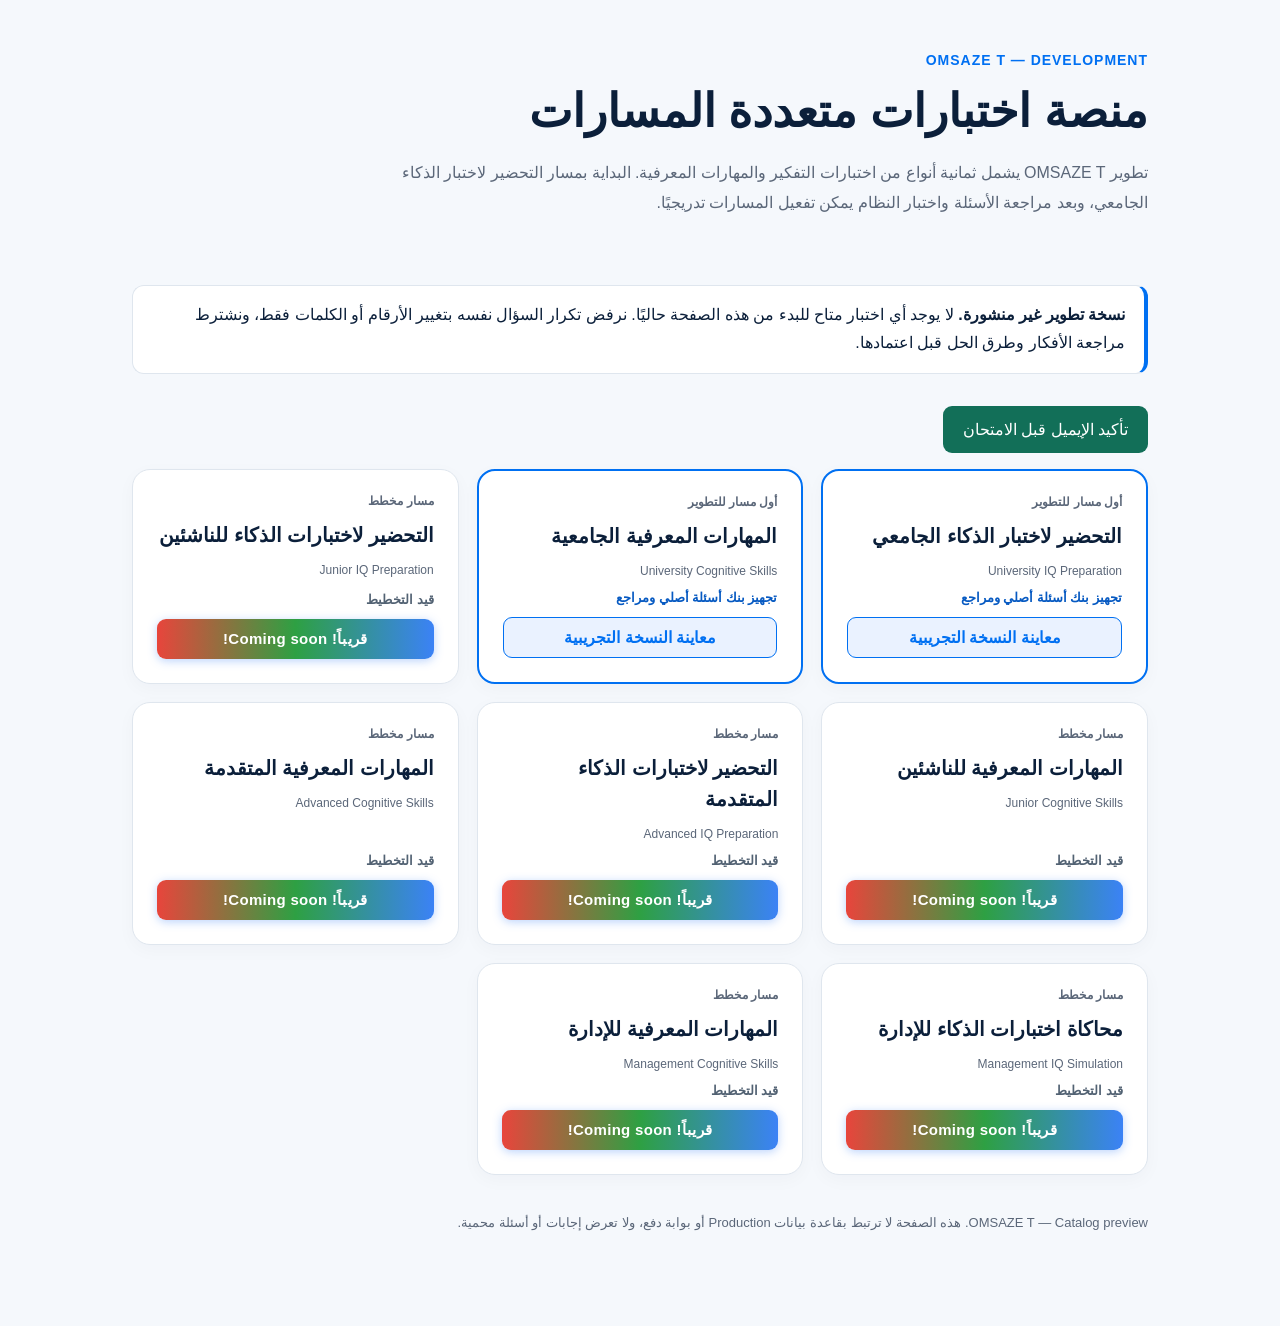
==== assessments.html @ f4c0100e "fix: remove stale hardcoded 60Q/60min from email-verification banner" ====
<!doctype html>
<html lang="ar" dir="rtl">
<head>
<meta charset="utf-8">
<meta name="viewport" content="width=device-width, initial-scale=1">
<meta name="robots" content="noindex,nofollow">
<title>OMSAZE T | Development Assessment Catalog</title>
<style>
:root {color-scheme:light;--navy:#0b1f3a;--blue:#0070f2;--muted:#5b6779;--line:#dfe6ee;--paper:#f5f8fc}
* {box-sizing:border-box}
body {margin:0;background:var(--paper);color:var(--navy);font-family:Tahoma,"Segoe UI",Arial,sans-serif}
main {max-width:1060px;margin:auto;padding:48px 22px 90px}
.brand {font-weight:900;letter-spacing:.07em;color:var(--blue);font-size:14px}
header {padding:4px 0 26px}
h1 {font-size:clamp(30px,5vw,46px);margin:14px 0;line-height:1.3}
.lede {font-size:16px;color:var(--muted);line-height:1.9;max-width:800px}
.note {background:#fff;border:1px solid var(--line);border-right:4px solid var(--blue);padding:15px 19px;border-radius:12px;line-height:1.8;margin:24px 0 32px}
.grid {display:grid;grid-template-columns:repeat(auto-fit,minmax(245px,1fr));gap:18px}
article {min-height:208px;display:flex;flex-direction:column;gap:12px;background:#fff;border:1px solid var(--line);border-radius:18px;padding:24px;box-shadow:0 5px 18px rgba(11,31,58,.03)}
article.pilot {border:2px solid var(--blue)}
.kicker {font-size:12px;color:var(--muted);font-weight:700}
h2 {font-size:20px;line-height:1.55;margin:0}
.english {font-size:12px;color:var(--muted);direction:ltr;text-align:right}
.status {margin-top:auto;color:#526273;font-size:13px;font-weight:700}
article.pilot .status {color:#075ac2}
button {font:inherit;border:1px solid var(--line);background:#eef2f7;color:#7c8897;border-radius:9px;padding:10px 16px;cursor:not-allowed;width:100%}
footer {font-size:13px;color:var(--muted);line-height:1.9;margin-top:36px}
</style>
</head>
<body>
<main>
<header>
  <div class="brand">OMSAZE T — DEVELOPMENT</div>
  <h1>منصة اختبارات متعددة المسارات</h1>
  <p class="lede">تطوير OMSAZE T يشمل ثمانية أنواع من اختبارات التفكير والمهارات المعرفية. البداية بمسار التحضير لاختبار الذكاء الجامعي، وبعد مراجعة الأسئلة واختبار النظام يمكن تفعيل المسارات تدريجيًا.</p>
</header>
<div class="note"><strong>نسخة تطوير غير منشورة.</strong> لا يوجد أي اختبار متاح للبدء من هذه الصفحة حاليًا. نرفض تكرار السؤال نفسه بتغيير الأرقام أو الكلمات فقط، ونشترط مراجعة الأفكار وطرق الحل قبل اعتمادها.</div>
<p><a href="./verification.html" style="display:inline-block;background:#126f58;color:white;padding:14px 20px;border-radius:9px;text-decoration:none">تأكيد الإيميل قبل الامتحان</a></p>
<section class="grid" id="catalog" aria-label="أنواع الاختبارات"></section>
<footer>OMSAZE T — Catalog preview. هذه الصفحة لا ترتبط بقاعدة بيانات Production أو بوابة دفع، ولا تعرض إجابات أو أسئلة محمية.</footer>
</main>
<script src="./assessment-catalog.js"></script>
<script>
(function () {
  "use strict";
  const root = document.getElementById("catalog");
  const catalog = window.OMSAZE_T_CATALOG;
  if (!Array.isArray(catalog) || catalog.length !== 8) {
    root.textContent = "تعذر تحميل قائمة الاختبارات التجريبية.";
    return;
  }
  for (const item of catalog) {
    const card = document.createElement("article");
    if (item.pilot) card.className = "pilot";
    const kicker = document.createElement("div");
    kicker.className = "kicker";
    kicker.textContent = item.pilot ? "أول مسار للتطوير" : "مسار مخطط";
    const title = document.createElement("h2");
    title.textContent = item.ar;
    const subtitle = document.createElement("div");
    subtitle.className = "english";
    subtitle.textContent = item.en;
    const status = document.createElement("div");
    status.className = "status";
    status.textContent = item.pilot ? "تجهيز بنك أسئلة أصلي ومراجع" : "قيد التخطيط";
   let button;
if (item.previewHref) {
  button = document.createElement("a");
  button.href = item.previewHref;
  button.textContent = "معاينة النسخة التجريبية";
  button.style.display = "block";
  button.style.textAlign = "center";
  button.style.textDecoration = "none";
  button.style.border = "1px solid var(--blue)";
  button.style.background = "#eaf2ff";
  button.style.color = "var(--blue)";
  button.style.borderRadius = "9px";
  button.style.padding = "10px 16px";
  button.style.fontWeight = "700";
} else {
  button = document.createElement("button");
  button.type = "button";
  button.disabled = true;
  button.innerHTML = "قريباً! Coming soon!";
  button.style.fontSize = "15px";
  button.style.fontWeight = "800";
  button.style.letterSpacing = "0.3px";
  button.style.color = "#ffffff";
  button.style.background = "linear-gradient(90deg, #e8453c 0%, #2ea043 50%, #3b82f6 100%)";
  button.style.border = "none";
  button.style.borderRadius = "9px";
  button.style.padding = "11px 16px";
  button.style.textAlign = "center";
  button.style.boxShadow = "0 2px 10px rgba(59,130,246,0.35)";
}
    card.append(kicker,title,subtitle,status,button);
    root.append(card);
  }
})();
</script>
</body>
</html>
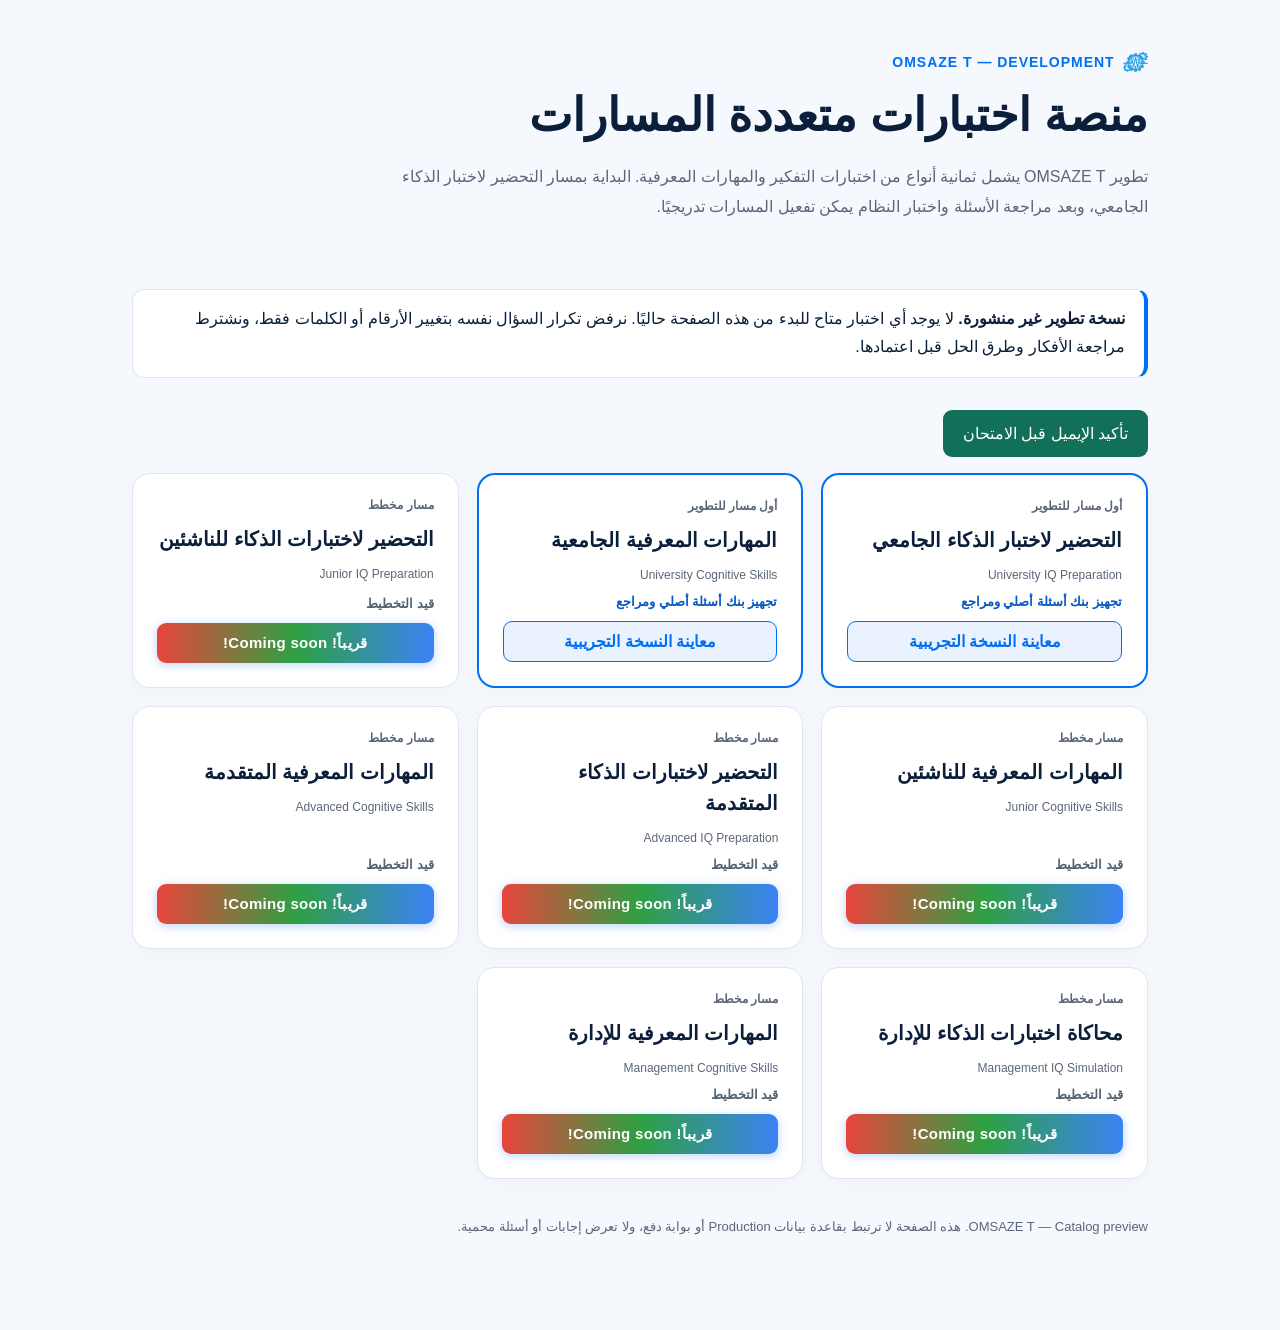
==== commit 29e87e7b: "Replace the Ω/MT monogram with the OMSAZE logo across all pages Swaps the placeholder "Ω" letter-mar" ====
--- a/assessments.html
+++ b/assessments.html
@@ -30,7 +30,7 @@
 <body>
 <main>
 <header>
-  <div class="brand">OMSAZE T — DEVELOPMENT</div>
+  <div class="brand" style="display:flex;align-items:center;gap:8px"><img src="[data-uri]" alt="OMSAZE" style="height:20px">OMSAZE T — DEVELOPMENT</div>
   <h1>منصة اختبارات متعددة المسارات</h1>
   <p class="lede">تطوير OMSAZE T يشمل ثمانية أنواع من اختبارات التفكير والمهارات المعرفية. البداية بمسار التحضير لاختبار الذكاء الجامعي، وبعد مراجعة الأسئلة واختبار النظام يمكن تفعيل المسارات تدريجيًا.</p>
 </header>
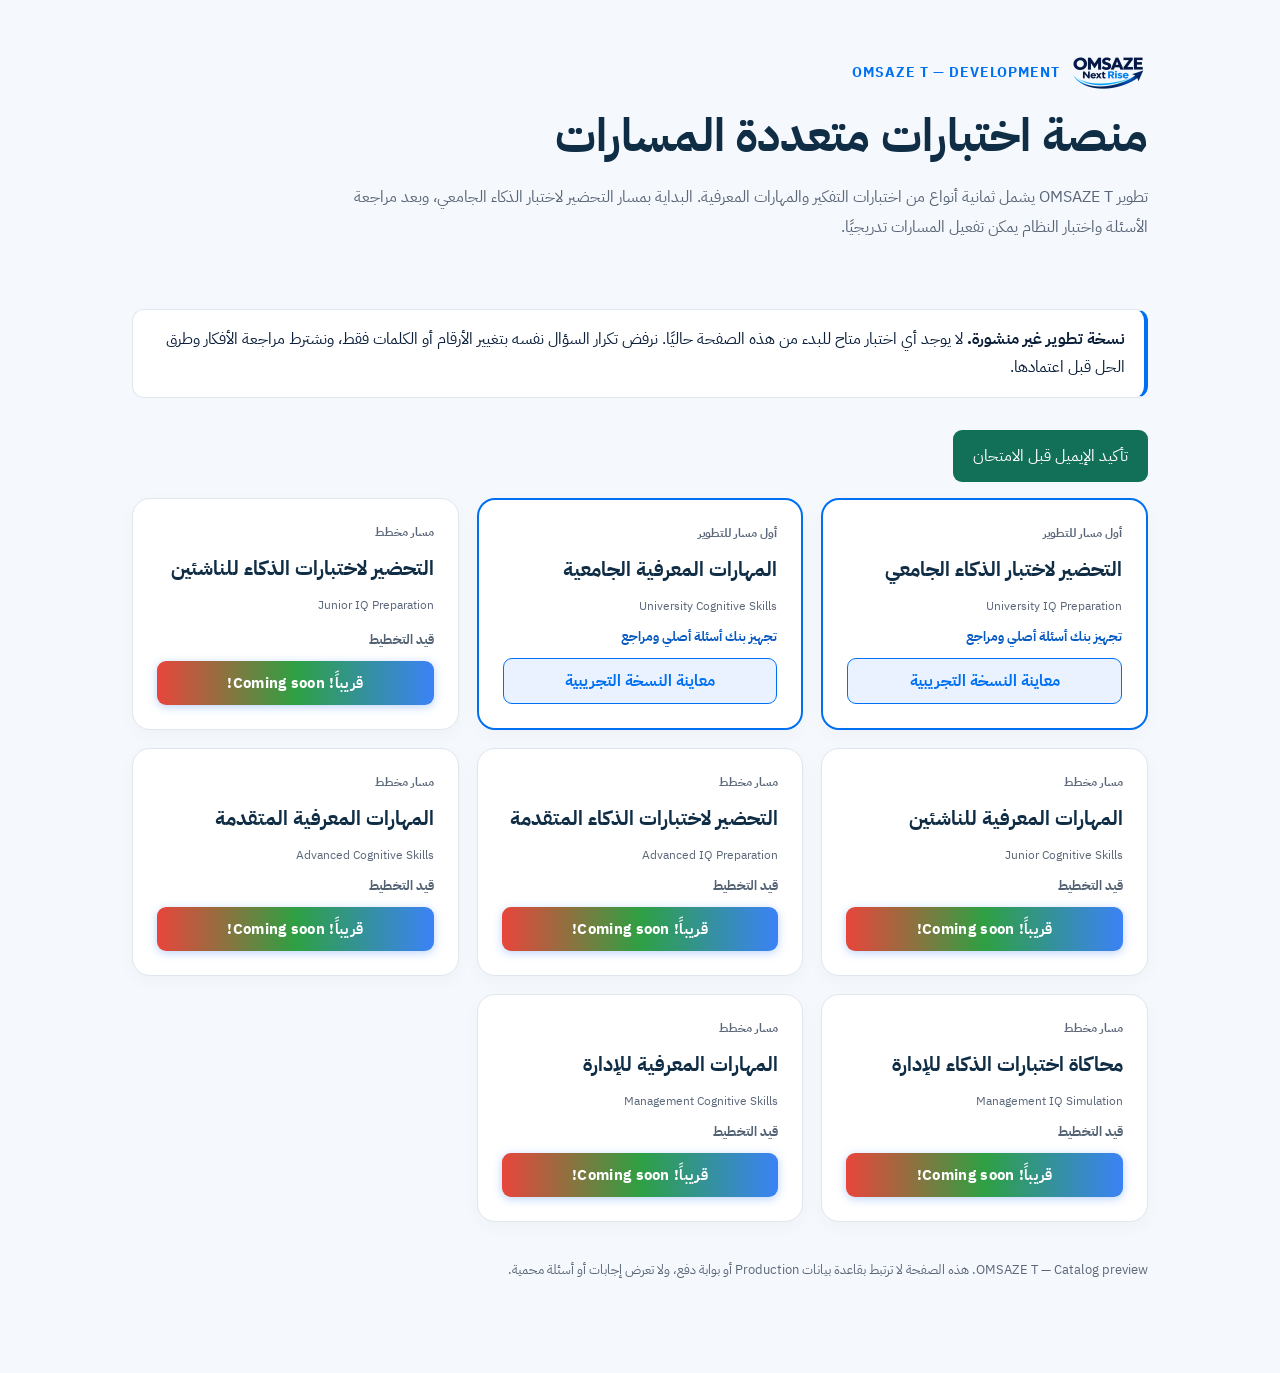
==== commit 55a6fdf7: "Apply the OMSAZE corporate identity: Next Rise logo, Manrope and Source Sans 3 fonts, gold accent Ma" ====
--- a/assessments.html
+++ b/assessments.html
@@ -26,11 +26,11 @@
 button {font:inherit;border:1px solid var(--line);background:#eef2f7;color:#7c8897;border-radius:9px;padding:10px 16px;cursor:not-allowed;width:100%}
 footer {font-size:13px;color:var(--muted);line-height:1.9;margin-top:36px}
 </style>
-</head>
+<link rel="preconnect" href="https://fonts.googleapis.com"><link rel="preconnect" href="https://fonts.gstatic.com" crossorigin><link href="https://fonts.googleapis.com/css2?family=Manrope:wght@600;700;800&family=Source+Sans+3:wght@400;500;600;700&family=IBM+Plex+Sans+Arabic:wght@400;500;600;700&display=swap" rel="stylesheet"><link rel="stylesheet" href="./omsaze-brand.css"></head>
 <body>
 <main>
 <header>
-  <div class="brand" style="display:flex;align-items:center;gap:8px"><img src="[data-uri]" alt="OMSAZE" style="height:20px">OMSAZE T — DEVELOPMENT</div>
+  <div class="brand" style="display:flex;align-items:center;gap:8px"><img src="./omsaze-logo.png" alt="OMSAZE" class="omsaze-logo">OMSAZE T — DEVELOPMENT</div>
   <h1>منصة اختبارات متعددة المسارات</h1>
   <p class="lede">تطوير OMSAZE T يشمل ثمانية أنواع من اختبارات التفكير والمهارات المعرفية. البداية بمسار التحضير لاختبار الذكاء الجامعي، وبعد مراجعة الأسئلة واختبار النظام يمكن تفعيل المسارات تدريجيًا.</p>
 </header>
--- a/omsaze-brand.css
+++ b/omsaze-brand.css
@@ -0,0 +1,17 @@
+/* OMSAZE corporate identity for MindProof (matches omsaze.com):
+   Manrope for headings, Source Sans 3 for text, IBM Plex Sans Arabic for Arabic,
+   OMSAZE Next Rise logo, navy headings with the gold accent.
+   The "Coming soon" gradient badge (button.soon) is intentionally left unchanged. */
+:root { --omsaze-navy: #102D46; --omsaze-gold: #D7B56D; --omsaze-link: #0078e8; }
+html, body, :root { font-family: "Source Sans 3", "Segoe UI", system-ui, Arial, sans-serif !important; }
+input, select, textarea, button:not(.soon) { font-family: inherit; }
+h1, h2, h3, .brand, .brandmark, .kicker, .eyebrow { font-family: Manrope, "Source Sans 3", system-ui, sans-serif !important; }
+h1, h2, h3 { color: var(--omsaze-navy); letter-spacing: -0.01em; }
+html[lang="ar"] body, html[dir="rtl"] body, [dir="rtl"], :lang(ar) { font-family: "IBM Plex Sans Arabic", "Source Sans 3", Tahoma, sans-serif !important; }
+html[dir="rtl"] h1, html[dir="rtl"] h2, html[dir="rtl"] h3, h1[dir="rtl"], h2[dir="rtl"] { font-family: "IBM Plex Sans Arabic", Tahoma, sans-serif !important; letter-spacing: normal; }
+.omsaze-logo { height: 44px; width: auto; display: block; }
+header .omsaze-logo { height: 40px; }
+.brandbar { padding-bottom: 12px; border-bottom: 3px solid var(--omsaze-gold); max-width: 220px; margin-inline: auto; }
+body > header { border-bottom: 3px solid var(--omsaze-gold) !important; }
+a { text-decoration-color: var(--omsaze-gold); }
+:focus-visible { outline: 3px solid var(--omsaze-navy); outline-offset: 3px; }
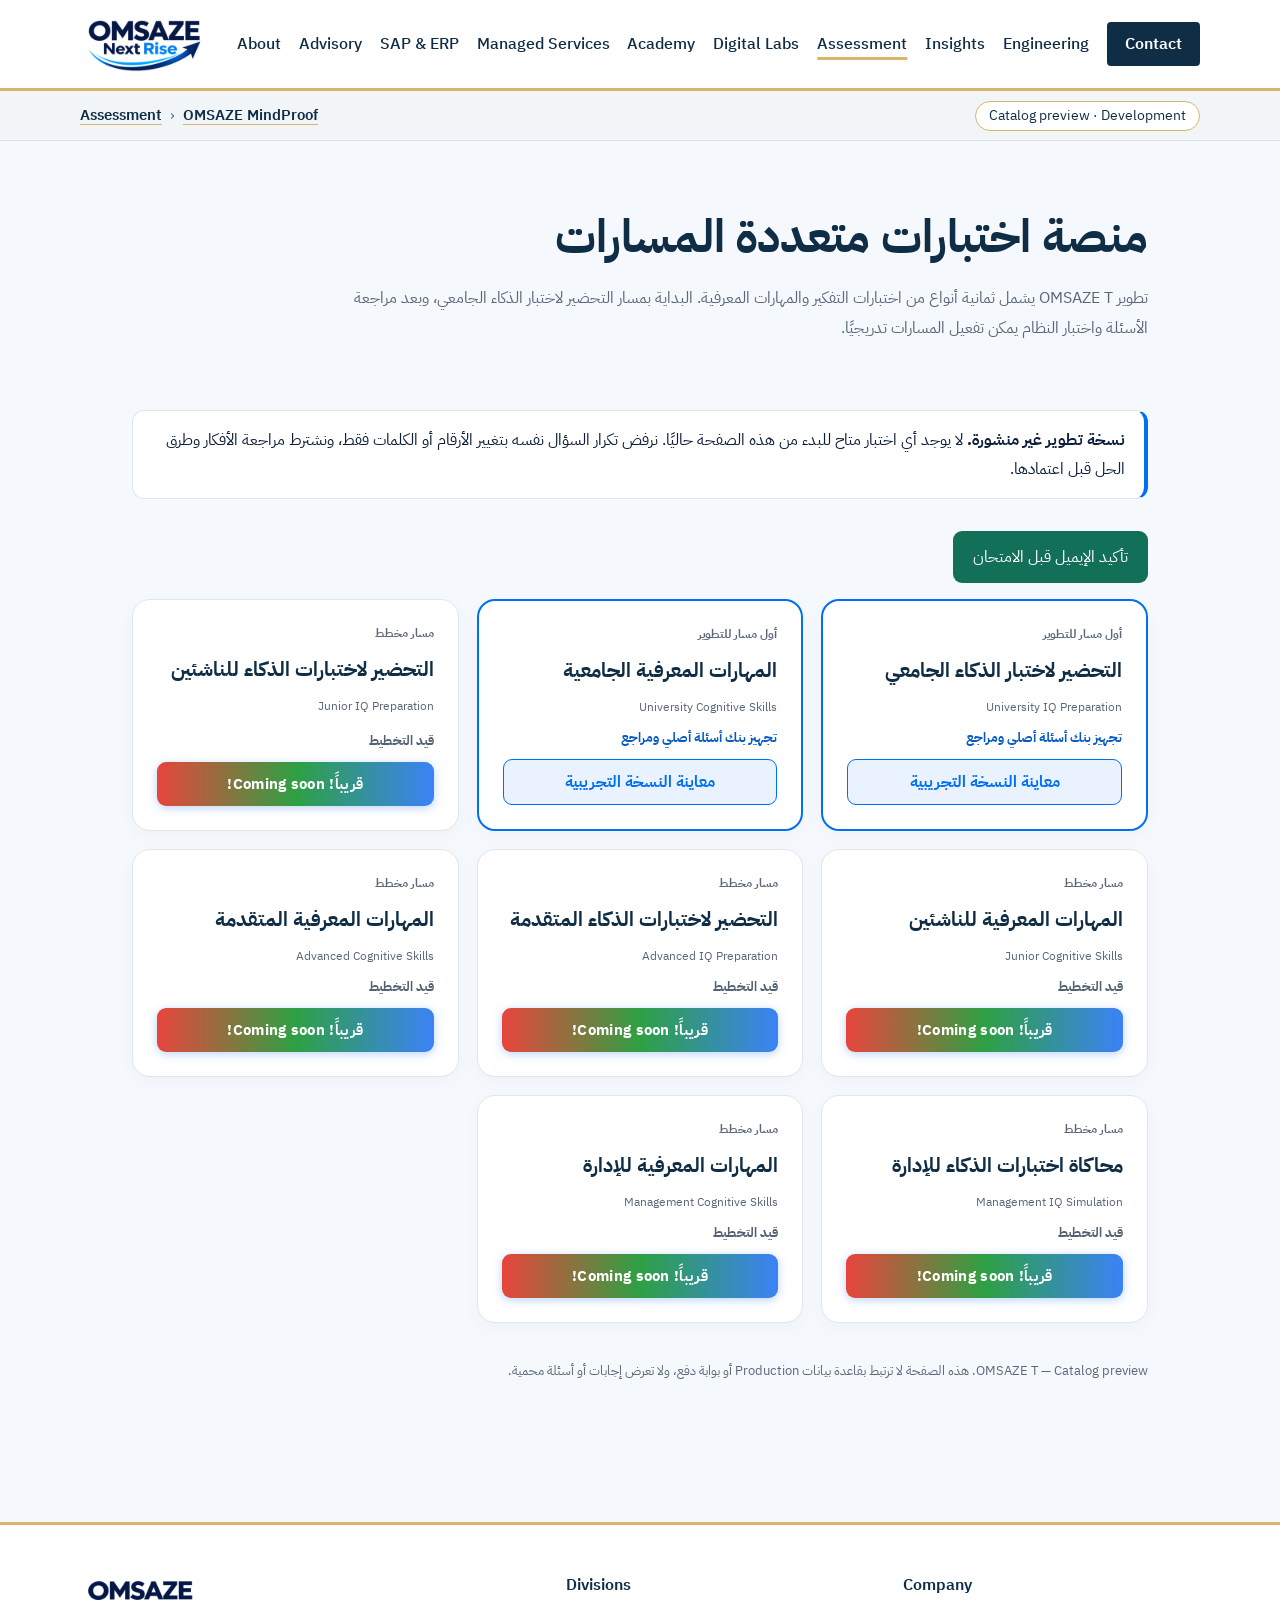
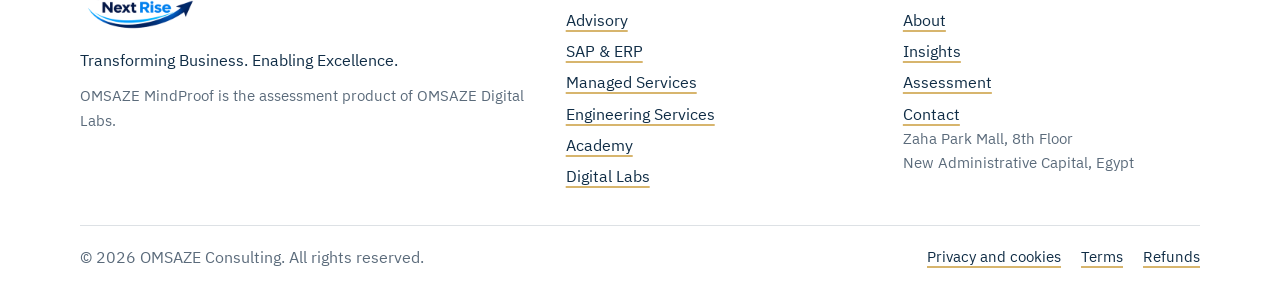
==== commit e6fe2e52: "Use the main OMSAZE website header, navigation and footer on MindProof pages MindProof is presented " ====
--- a/assessments.html
+++ b/assessments.html
@@ -30,8 +30,7 @@
 <body>
 <main>
 <header>
-  <div class="brand" style="display:flex;align-items:center;gap:8px"><img src="./omsaze-logo.png" alt="OMSAZE" class="omsaze-logo">OMSAZE T — DEVELOPMENT</div>
-  <h1>منصة اختبارات متعددة المسارات</h1>
+    <h1>منصة اختبارات متعددة المسارات</h1>
   <p class="lede">تطوير OMSAZE T يشمل ثمانية أنواع من اختبارات التفكير والمهارات المعرفية. البداية بمسار التحضير لاختبار الذكاء الجامعي، وبعد مراجعة الأسئلة واختبار النظام يمكن تفعيل المسارات تدريجيًا.</p>
 </header>
 <div class="note"><strong>نسخة تطوير غير منشورة.</strong> لا يوجد أي اختبار متاح للبدء من هذه الصفحة حاليًا. نرفض تكرار السؤال نفسه بتغيير الأرقام أو الكلمات فقط، ونشترط مراجعة الأفكار وطرق الحل قبل اعتمادها.</div>
@@ -98,5 +97,6 @@
   }
 })();
 </script>
+<script src="./omsaze-shell.js" data-label="Catalog preview · Development"></script>
 </body>
 </html>
--- a/omsaze-brand.css
+++ b/omsaze-brand.css
@@ -15,3 +15,46 @@
 body > header { border-bottom: 3px solid var(--omsaze-gold) !important; }
 a { text-decoration-color: var(--omsaze-gold); }
 :focus-visible { outline: 3px solid var(--omsaze-navy); outline-offset: 3px; }
+
+/* OMSAZE site shell (omsaze-shell.js): same header, logo and footer as the main OMSAZE website. */
+.oms-header, .oms-footer { --oms-navy: #102D46; --oms-gold: #D7B56D; --oms-rule: rgba(16,45,70,.14); --oms-muted: #5b6b7b;
+  font-family: "Source Sans 3", "Segoe UI", system-ui, Arial, sans-serif !important; color: var(--oms-navy); line-height: 1.5; text-align: left; }
+.oms-header *, .oms-footer * { box-sizing: border-box; }
+.oms-wrap { max-width: 1200px; margin-inline: auto; padding-inline: clamp(16px, 4vw, 40px); }
+.oms-header { position: sticky; top: 0; z-index: 50; background: #fff; border-bottom: 1px solid var(--oms-rule); }
+.oms-skip { position: absolute; left: 1rem; top: 0; transform: translateY(-200%); background: var(--oms-gold); color: var(--oms-navy); padding: .6rem 1rem; font-weight: 600; z-index: 60; }
+.oms-skip:focus { transform: none; }
+.oms-header-inner { display: flex; align-items: center; justify-content: space-between; gap: 1.5rem; min-height: 88px; position: relative; }
+.oms-brand img { width: 128px; height: auto; display: block; }
+.oms-nav { display: flex; align-items: center; gap: clamp(.8rem, 1.4vw, 1.4rem); }
+.oms-header .oms-nav a { color: var(--oms-navy); font-weight: 500; font-size: 1rem; text-decoration: none; padding-block: .4rem; }
+.oms-header .oms-nav a:hover { text-decoration: underline; text-decoration-color: var(--oms-gold); text-decoration-thickness: 2px; text-underline-offset: 6px; }
+.oms-header .oms-nav a[aria-current="page"] { text-decoration: underline; text-decoration-color: var(--oms-gold); text-decoration-thickness: 3px; text-underline-offset: 8px; }
+.oms-header .oms-nav a.oms-btn { background: var(--oms-navy); color: #fff; border: 2px solid var(--oms-navy); border-radius: 4px; padding: .5rem 1rem; font-weight: 600; }
+.oms-header .oms-nav a.oms-btn:hover { text-decoration: none; }
+.oms-menu { display: none; background: none; border: 2px solid var(--oms-navy); border-radius: 4px; padding: .45rem .9rem; font: 600 1rem "Source Sans 3", system-ui, sans-serif; color: var(--oms-navy); cursor: pointer; width: auto; margin: 0; }
+@media (max-width: 1100px) {
+  .oms-menu { display: inline-flex; }
+  .oms-nav { display: none; position: absolute; top: 100%; inset-inline: calc(-1 * clamp(16px, 4vw, 40px)); flex-direction: column; align-items: stretch; gap: 0; background: #fff; border-bottom: 1px solid var(--oms-rule); padding: .5rem clamp(16px, 4vw, 40px) 1.25rem; }
+  .oms-nav.is-open { display: flex; }
+  .oms-header .oms-nav a { padding-block: .8rem; border-bottom: 1px solid var(--oms-rule); }
+  .oms-header .oms-nav a.oms-btn { margin-top: 1rem; text-align: center; }
+}
+.oms-strip { background: #F2F5F8; border-top: 3px solid var(--oms-gold); }
+.oms-strip-inner { display: flex; flex-wrap: wrap; align-items: center; justify-content: space-between; gap: .5rem 1rem; padding-block: .6rem; font-size: .95rem; }
+.oms-crumbs { display: flex; align-items: center; gap: .5rem; }
+.oms-header .oms-crumbs a { color: var(--oms-navy); font-weight: 600; text-decoration: underline; text-decoration-color: var(--oms-gold); text-underline-offset: 4px; }
+.oms-header .oms-crumbs span { color: var(--oms-muted); }
+.oms-pill { border: 1px solid var(--oms-gold); border-radius: 999px; padding: .2rem .8rem; font-size: .9rem; color: var(--oms-navy); background: #fff; }
+.oms-footer { background: #fff; border-top: 3px solid var(--oms-gold); padding-block: 3rem 2rem; margin-top: 3rem; font-size: 1rem; }
+.oms-footer-grid { display: grid; grid-template-columns: 1.5fr 1fr 1fr; gap: 2.5rem; }
+.oms-footer-logo { width: 120px; height: auto; display: block; margin-bottom: 1rem; }
+.oms-footer h3 { font-family: Manrope, "Source Sans 3", sans-serif !important; font-size: 1rem; font-weight: 600; color: var(--oms-navy); margin: 0 0 .75rem; letter-spacing: 0; }
+.oms-footer ul { list-style: none; margin: 0; padding: 0; display: grid; gap: .45rem; }
+.oms-footer p { margin: 0 0 .6rem; color: var(--oms-navy); font-size: 1rem; line-height: 1.6; }
+.oms-footer p.oms-muted { color: var(--oms-muted); font-size: .95rem; }
+.oms-footer a { color: var(--oms-navy); text-decoration: underline; text-decoration-color: var(--oms-gold); text-decoration-thickness: 2px; text-underline-offset: 4px; }
+.oms-legal { margin-top: 2.25rem; padding-top: 1.25rem; border-top: 1px solid var(--oms-rule); display: flex; flex-wrap: wrap; justify-content: space-between; gap: 1rem; font-size: .95rem; }
+.oms-legal p { margin: 0; color: var(--oms-muted); }
+.oms-legal nav { display: flex; flex-wrap: wrap; gap: 1.25rem; }
+@media (max-width: 760px) { .oms-footer-grid { grid-template-columns: 1fr; } .oms-brand img { width: 112px; } .oms-header-inner { min-height: 72px; } }
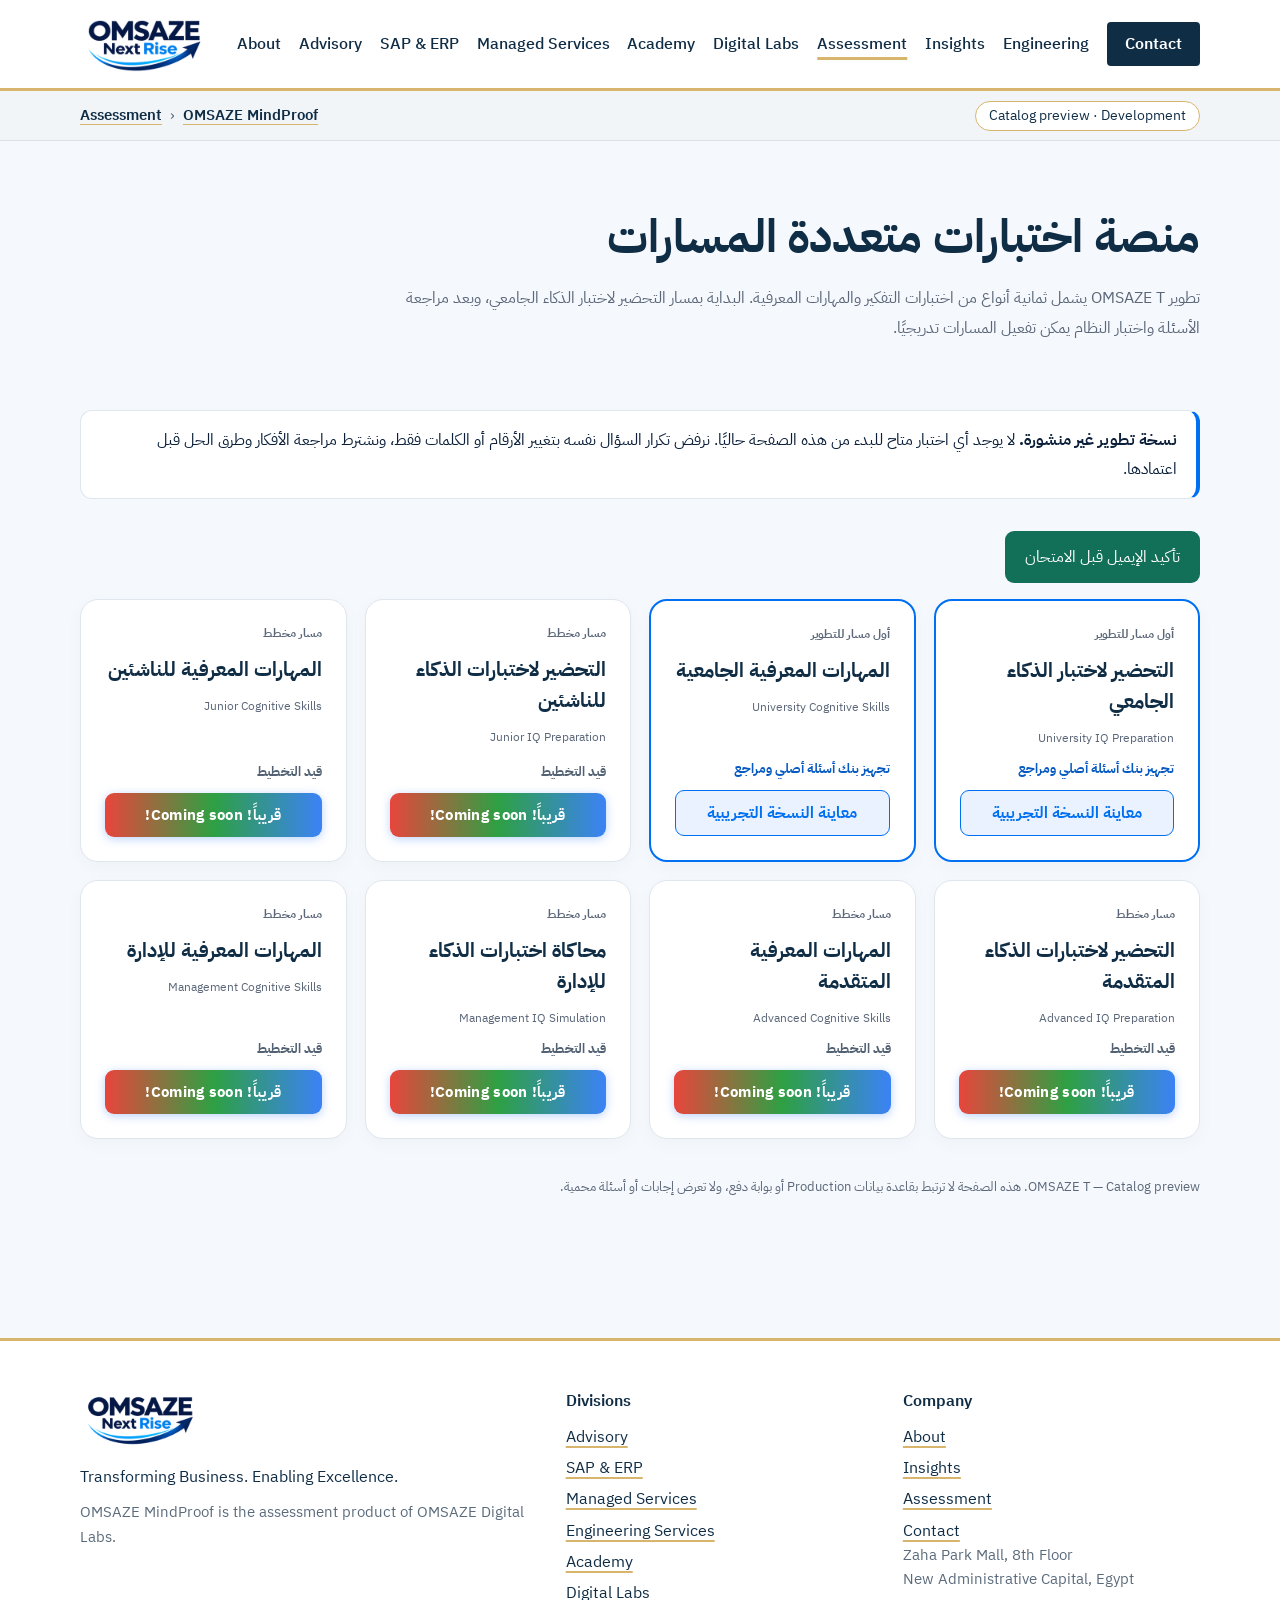
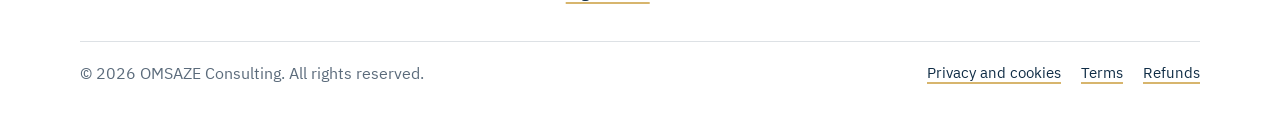
==== commit 8b4b191c: "[OMS-MND-261126-01] Arabic exam, report and certificate when Arabic is chosen - Catalog passes the c" ====
--- a/assessments.html
+++ b/assessments.html
@@ -65,7 +65,7 @@
    let button;
 if (item.previewHref) {
   button = document.createElement("a");
-  button.href = item.previewHref;
+  button.href = item.previewHref + (item.previewHref.includes("?") ? "&" : "?") + "lang=ar";
   button.textContent = "معاينة النسخة التجريبية";
   button.style.display = "block";
   button.style.textAlign = "center";
--- a/omsaze-brand.css
+++ b/omsaze-brand.css
@@ -21,7 +21,7 @@
   font-family: "Source Sans 3", "Segoe UI", system-ui, Arial, sans-serif !important; color: var(--oms-navy); line-height: 1.5; text-align: left; }
 .oms-header *, .oms-footer * { box-sizing: border-box; }
 .oms-wrap { max-width: 1200px; margin-inline: auto; padding-inline: clamp(16px, 4vw, 40px); }
-.oms-header { position: sticky; top: 0; z-index: 50; background: #fff; border-bottom: 1px solid var(--oms-rule); }
+.oms-header { position: relative; z-index: 50; background: #fff; border-bottom: 1px solid var(--oms-rule); }
 .oms-skip { position: absolute; left: 1rem; top: 0; transform: translateY(-200%); background: var(--oms-gold); color: var(--oms-navy); padding: .6rem 1rem; font-weight: 600; z-index: 60; }
 .oms-skip:focus { transform: none; }
 .oms-header-inner { display: flex; align-items: center; justify-content: space-between; gap: 1.5rem; min-height: 88px; position: relative; }
@@ -58,3 +58,42 @@
 .oms-legal p { margin: 0; color: var(--oms-muted); }
 .oms-legal nav { display: flex; flex-wrap: wrap; gap: 1.25rem; }
 @media (max-width: 760px) { .oms-footer-grid { grid-template-columns: 1fr; } .oms-brand img { width: 112px; } .oms-header-inner { min-height: 72px; } }
+
+/* Visitors / Submitted counters as a dark stats band (owner's reference style). */
+#stats.card.stats { max-width: none; display: flex; gap: 0; padding: 18px 8px; margin: 8px 0 20px; border-radius: 10px;
+  background: linear-gradient(90deg, #0B1F33 0%, #102D46 55%, #123a5a 100%); box-shadow: 0 6px 20px rgba(11,31,58,.18); }
+#stats.card.stats > div { flex: 1; background: none; box-shadow: none; border-radius: 0; padding: 4px 24px; text-align: start; }
+#stats.card.stats > div + div { border-inline-start: 1px solid rgba(255,255,255,.12); }
+#stats.card.stats .ic { display: none; }
+#stats.card.stats b { font-family: Manrope, "Source Sans 3", sans-serif !important; font-size: clamp(26px, 3.2vw, 34px); font-weight: 800; line-height: 1.1; color: #fff; letter-spacing: -0.01em; }
+#stats.card.stats > div + div b { color: #4FB3FF; }
+#stats.card.stats span { display: block; margin-top: 4px; font-size: 13px; color: rgba(255,255,255,.62); }
+
+/* Pay-to-reveal: blurred result preview before payment. */
+.lockedpreview { border-top: 3px solid var(--omsaze-gold); }
+.lockedpreview .blurred { filter: blur(6px); opacity: .7; user-select: none; pointer-events: none; margin: 14px 0; }
+
+/* Use the page width like the main OMSAZE website (1200px content column). */
+body > main { max-width: 1200px !important; padding-inline: clamp(16px, 4vw, 40px) !important; }
+body > main#app { max-width: 1100px !important; }
+body > main#app.oms-wide { max-width: 1200px !important; }
+
+/* Exam pages: number tiles in the same dark band style as the catalog counters. */
+#app .metrics:not(.blurred .metrics) { display: flex; gap: 0; padding: 18px 8px; border-radius: 10px; background: linear-gradient(90deg, #0B1F33 0%, #102D46 55%, #123a5a 100%); box-shadow: 0 6px 20px rgba(11,31,58,.18); }
+#app .metrics:not(.blurred .metrics) .metric { flex: 1; background: none; border: 0; box-shadow: none; border-radius: 0; padding: 4px 24px; }
+#app .metrics:not(.blurred .metrics) .metric + .metric { border-inline-start: 1px solid rgba(255,255,255,.12); }
+#app .metrics:not(.blurred .metrics) .metric b { color: #fff; font-family: Manrope, "Source Sans 3", sans-serif !important; font-size: clamp(26px, 3.2vw, 34px); font-weight: 800; }
+#app .metrics:not(.blurred .metrics) .metric b small, #app .metrics:not(.blurred .metrics) .metric b span { color: #fff; }
+#app .metrics:not(.blurred .metrics) .metric:nth-child(2) b { color: #4FB3FF; }
+#app .metrics:not(.blurred .metrics) .metric > span { color: rgba(255,255,255,.62); }
+@media (max-width: 560px) { #app .metrics:not(.blurred .metrics) { flex-direction: column; } #app .metrics:not(.blurred .metrics) .metric + .metric { border-inline-start: 0; border-top: 1px solid rgba(255,255,255,.12); } }
+
+/* Exam screen uses the full width: wider page, answers in two columns, wider question navigator. */
+body > main#app { max-width: 1280px !important; }
+@media (min-width: 900px) {
+  #app .examlayout { grid-template-columns: minmax(0, 1fr) 380px; gap: 24px; }
+  #app #options { display: grid; grid-template-columns: 1fr 1fr; gap: 10px 14px; }
+  #app #options .option { margin: 0; }
+  #app .reviewgrid.side { grid-template-columns: repeat(10, 1fr); gap: 5px; }
+  #app .reviewgrid.side button { padding: 8px 0; font-size: 12px; }
+}
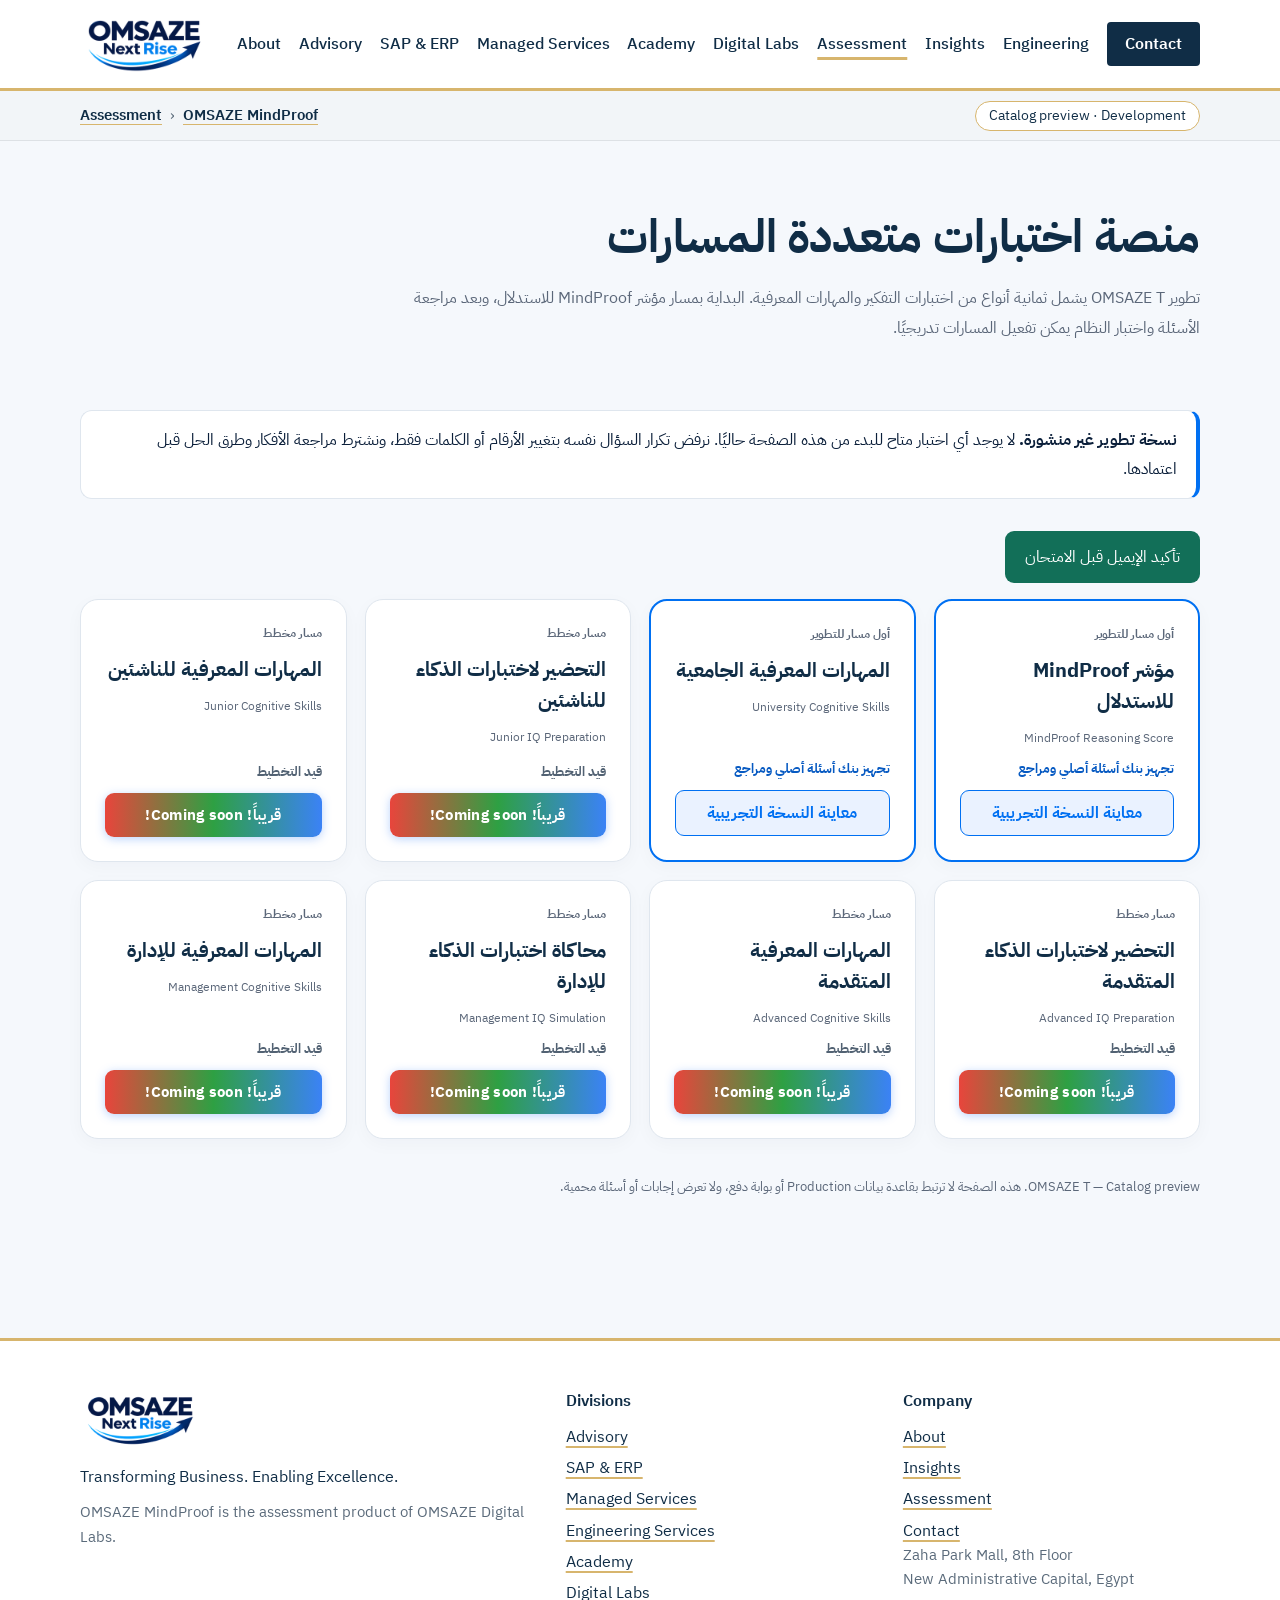
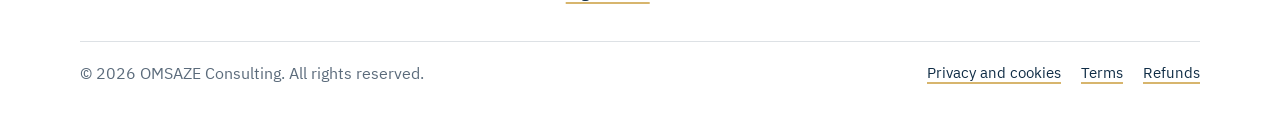
==== commit 19a8c7f5: "[OMS-MND-261126-08] Rename IQ exam to MindProof Reasoning Score (display names, certificate, report," ====
--- a/assessments.html
+++ b/assessments.html
@@ -31,7 +31,7 @@
 <main>
 <header>
     <h1>منصة اختبارات متعددة المسارات</h1>
-  <p class="lede">تطوير OMSAZE T يشمل ثمانية أنواع من اختبارات التفكير والمهارات المعرفية. البداية بمسار التحضير لاختبار الذكاء الجامعي، وبعد مراجعة الأسئلة واختبار النظام يمكن تفعيل المسارات تدريجيًا.</p>
+  <p class="lede">تطوير OMSAZE T يشمل ثمانية أنواع من اختبارات التفكير والمهارات المعرفية. البداية بمسار مؤشر MindProof للاستدلال، وبعد مراجعة الأسئلة واختبار النظام يمكن تفعيل المسارات تدريجيًا.</p>
 </header>
 <div class="note"><strong>نسخة تطوير غير منشورة.</strong> لا يوجد أي اختبار متاح للبدء من هذه الصفحة حاليًا. نرفض تكرار السؤال نفسه بتغيير الأرقام أو الكلمات فقط، ونشترط مراجعة الأفكار وطرق الحل قبل اعتمادها.</div>
 <p><a href="./verification.html" style="display:inline-block;background:#126f58;color:white;padding:14px 20px;border-radius:9px;text-decoration:none">تأكيد الإيميل قبل الامتحان</a></p>
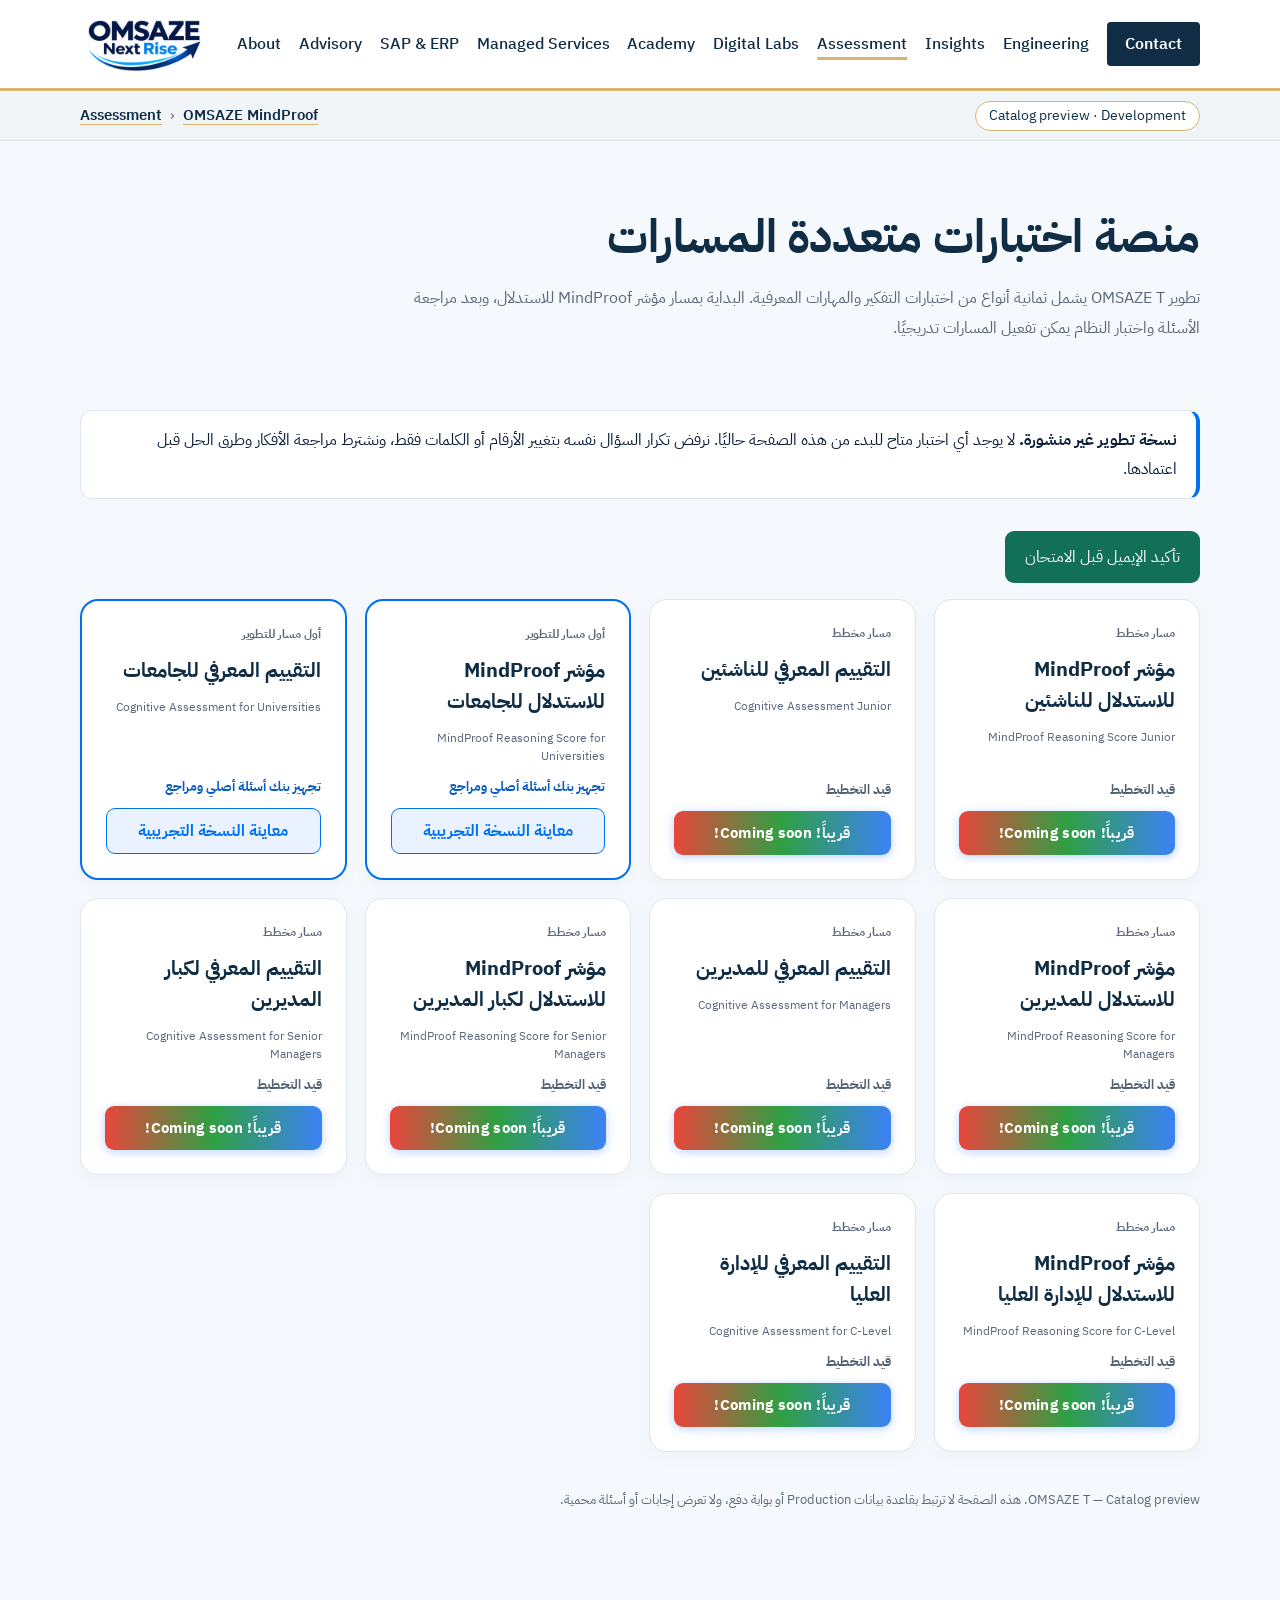
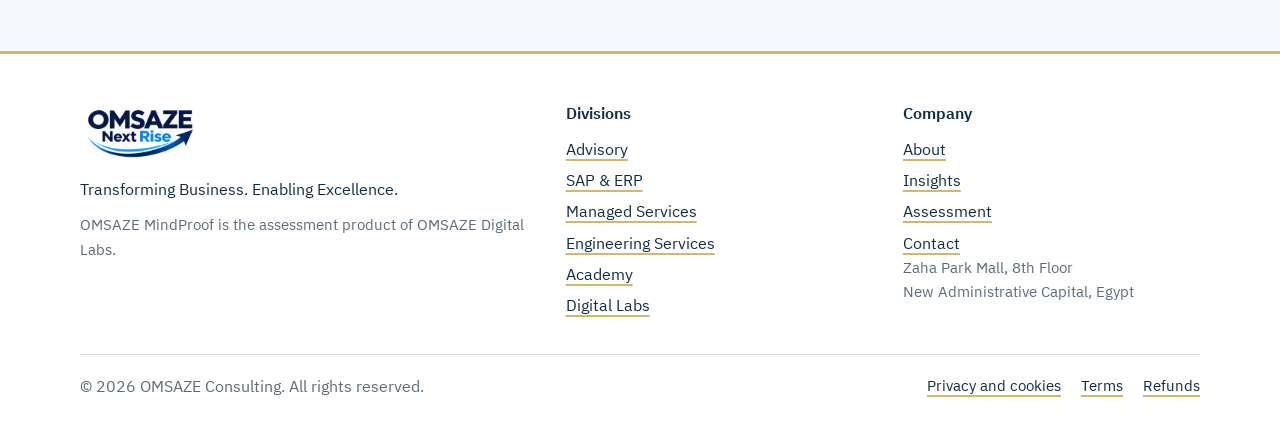
==== commit b2798d9a: "[OMS-MND-261126-15] Catalog: 5 levels x 2 exams, hover summaries, level guide; live exams renamed fo" ====
--- a/assessments.html
+++ b/assessments.html
@@ -44,7 +44,7 @@
   "use strict";
   const root = document.getElementById("catalog");
   const catalog = window.OMSAZE_T_CATALOG;
-  if (!Array.isArray(catalog) || catalog.length !== 8) {
+  if (!Array.isArray(catalog) || catalog.length !== 10) {
     root.textContent = "تعذر تحميل قائمة الاختبارات التجريبية.";
     return;
   }
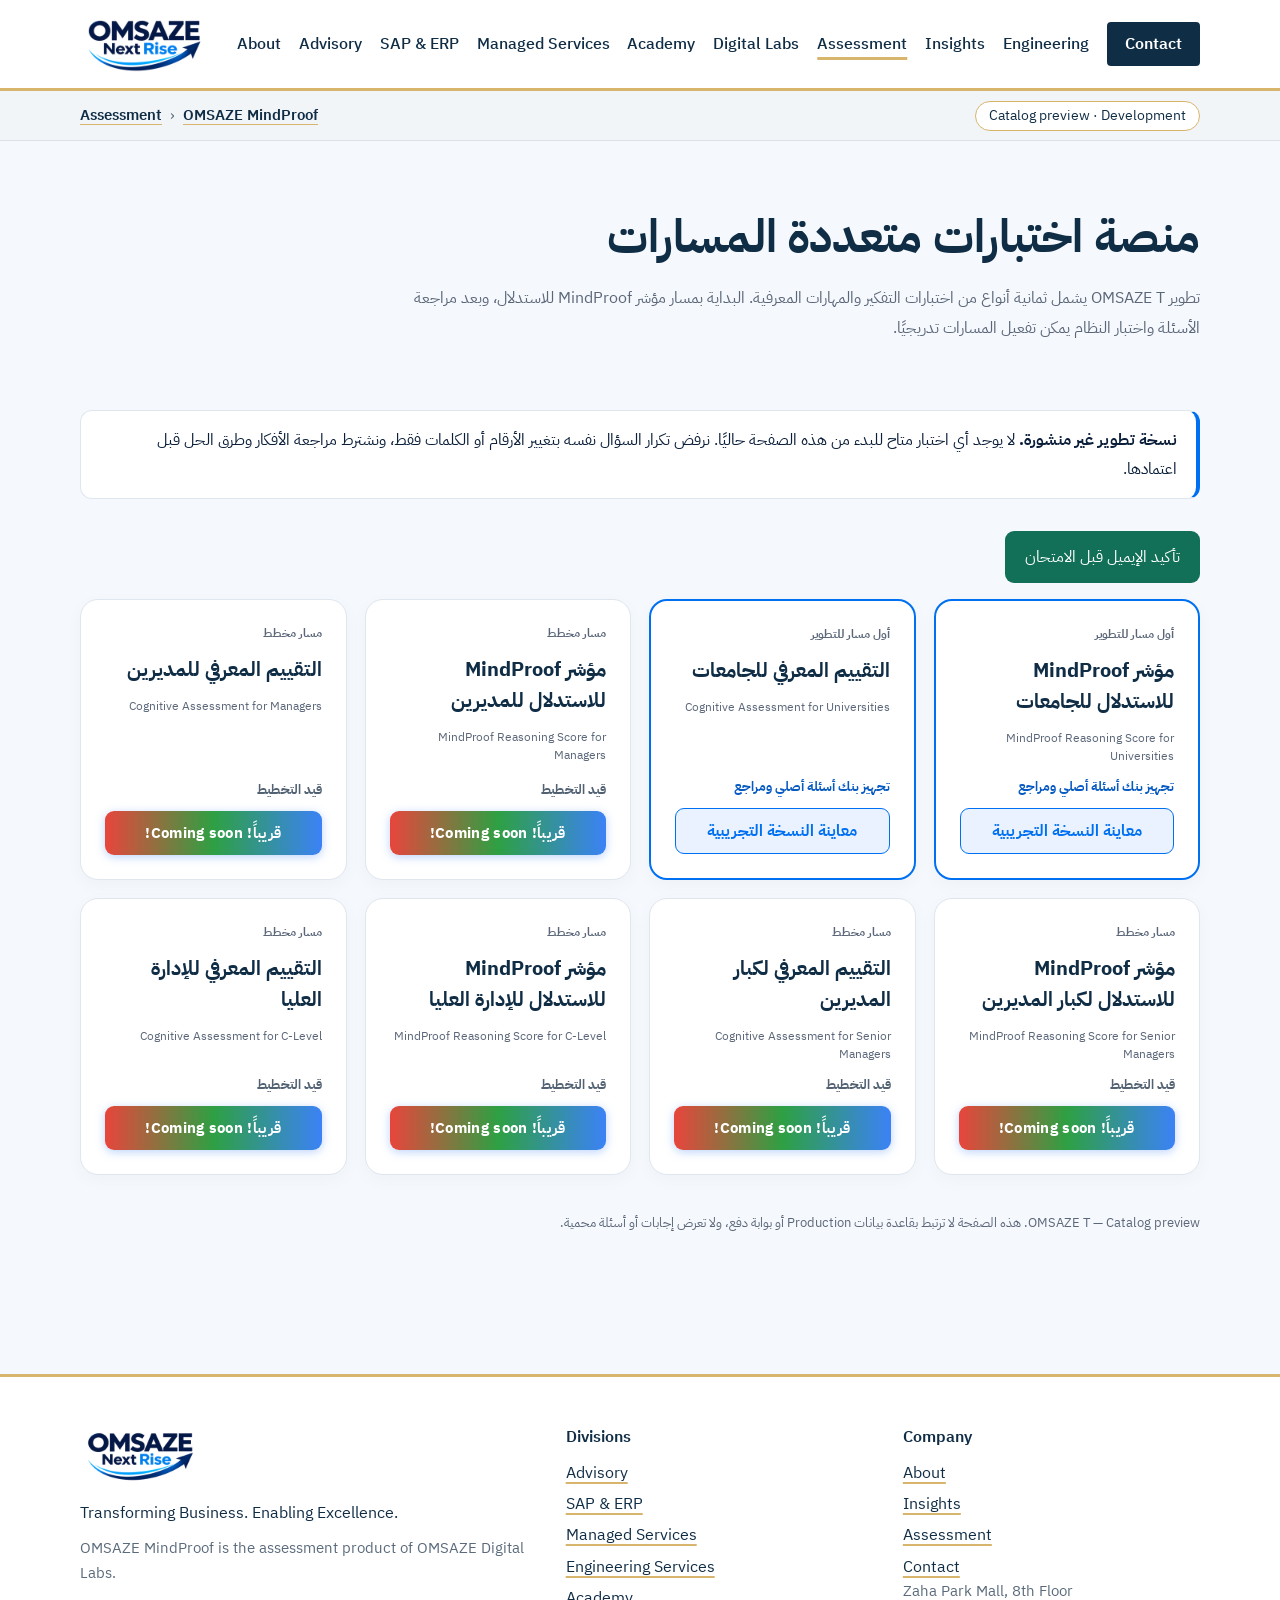
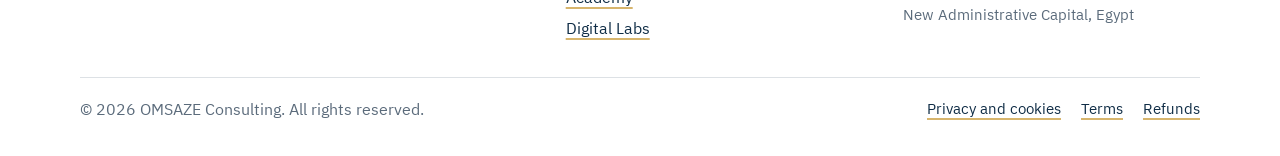
==== commit 67834da0: "[OMS-MND-261126-17] Hide the Junior exam (10-17) from the catalog until the legal position for minor" ====
--- a/assessments.html
+++ b/assessments.html
@@ -44,7 +44,7 @@
   "use strict";
   const root = document.getElementById("catalog");
   const catalog = window.OMSAZE_T_CATALOG;
-  if (!Array.isArray(catalog) || catalog.length !== 10) {
+  if (!Array.isArray(catalog) || catalog.length < 1) {
     root.textContent = "تعذر تحميل قائمة الاختبارات التجريبية.";
     return;
   }
